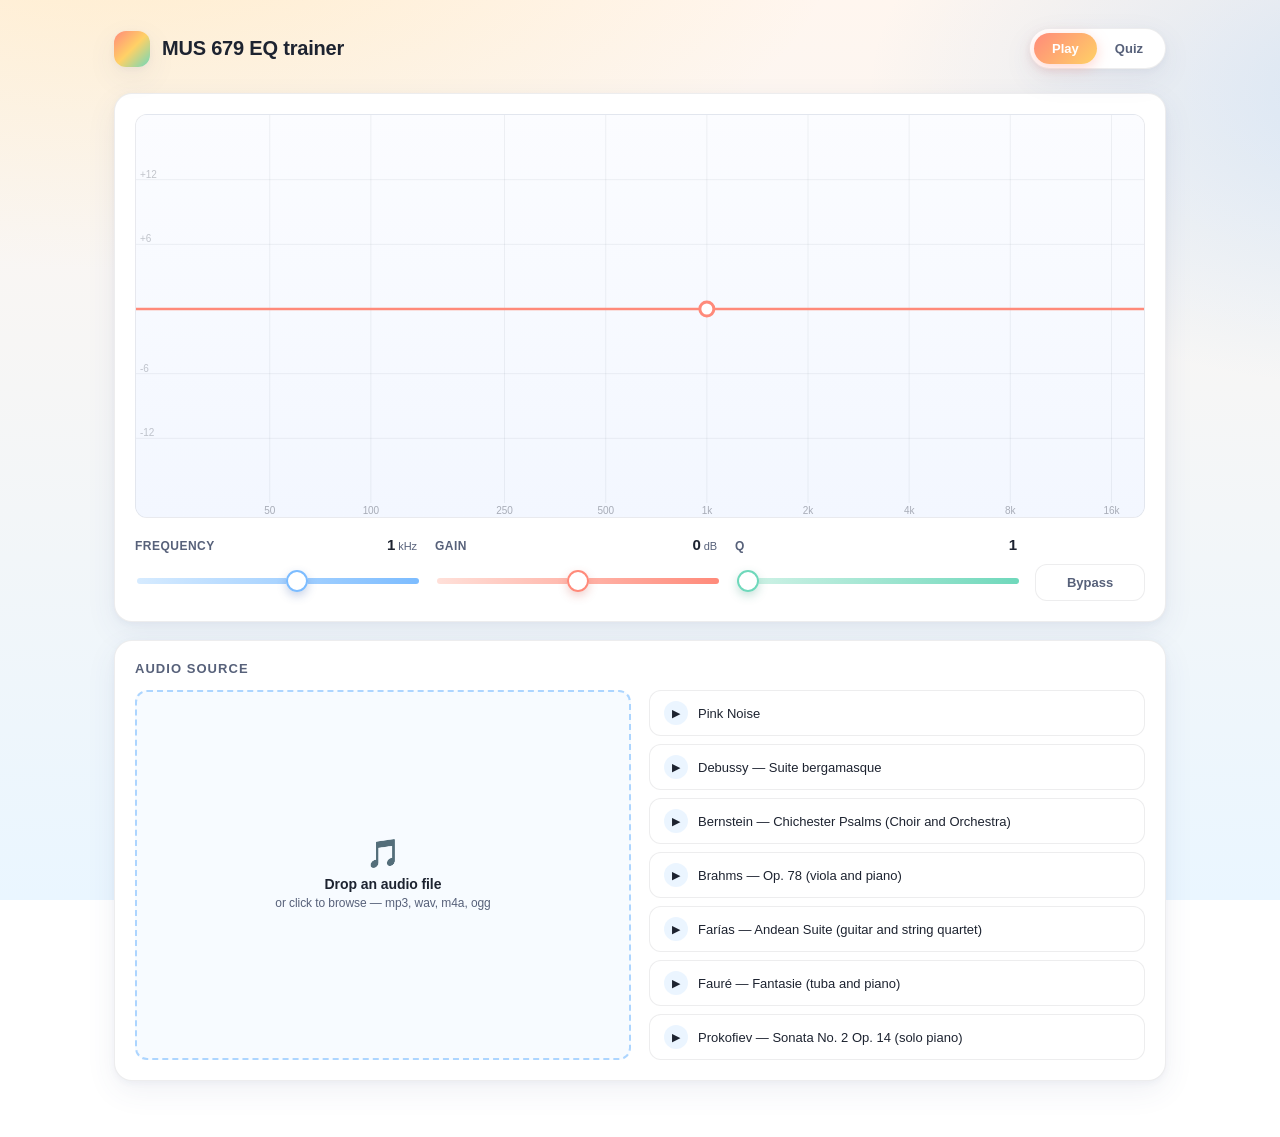
==== index.html @ 7b7e4cf9 "Add files via upload" ====
<!DOCTYPE html>
<html lang="en">
<head>
<meta charset="UTF-8" />
<meta name="viewport" content="width=device-width, initial-scale=1.0" />
<title>MUS 679 EQ Trainer</title>
<link rel="stylesheet" href="styles.css" />
</head>
<body>
<div class="app">
  <header class="topbar">
    <div class="brand">
      <div class="brand-mark"></div>
      <div class="brand-text">
        <h1>MUS 679 EQ trainer</h1>
      </div>
    </div>
    <div class="mode-toggle" role="tablist">
      <button id="modePlay" class="active" role="tab">Play</button>
      <button id="modeQuiz" role="tab">Quiz</button>
    </div>
  </header>

  <!-- PLAY MODE -->
  <section id="playPanel">
    <div class="card">
      <div class="eq-display">
        <canvas id="eqCanvas"></canvas>
      </div>
      <div class="eq-controls">
        <div class="knob-group freq">
          <div class="knob-label">
            <span class="name">Frequency</span>
            <span class="value"><span id="freqVal">1</span><span class="unit" id="freqUnit">kHz</span></span>
          </div>
          <input type="range" id="freqSlider" min="0" max="7" value="4" step="1" list="freqStops" />
          <datalist id="freqStops">
            <option value="0"></option><option value="1"></option><option value="2"></option>
            <option value="3"></option><option value="4"></option><option value="5"></option>
            <option value="6"></option><option value="7"></option>
          </datalist>
        </div>
        <div class="knob-group gain">
          <div class="knob-label">
            <span class="name">Gain</span>
            <span class="value"><span id="gainVal">0</span><span class="unit">dB</span></span>
          </div>
          <input type="range" id="gainSlider" min="-18" max="18" value="0" step="1" />
        </div>
        <div class="knob-group q">
          <div class="knob-label">
            <span class="name">Q</span>
            <span class="value"><span id="qVal">1</span></span>
          </div>
          <input type="range" id="qSlider" min="1" max="18" value="1" step="1" />
        </div>
        <button id="bypassBtn" class="bypass-btn">Bypass</button>
      </div>
    </div>

    <div class="card">
      <h2>Audio Source</h2>
      <div class="source-row">
        <div class="dropzone" id="dropzone">
          <div class="dz-icon" id="dropzoneIcon">🎵</div>
          <div class="dz-title" id="dropzoneTitle">Drop an audio file</div>
          <div class="dz-hint" id="dropzoneHint">or click to browse — mp3, wav, m4a, ogg</div>
          <input type="file" id="fileInput" accept="audio/*" hidden />
        </div>
        <div class="sample-list" id="sampleList">
          <button class="sample-btn" data-source="pink">
            <span class="play-icon">▶</span>
            <span class="sample-name">Pink Noise</span>
          </button>
        </div>
      </div>
    </div>
  </section>

  <!-- QUIZ MODE -->
  <section id="quizPanel" class="quiz-panel">
    <div class="card">
      <div class="quiz-header">
        <div class="left">
          <h2>Quiz Mode</h2>
          <p>Which frequency is boosted?</p>
        </div>
        <div class="score">
          <div class="pill" id="scorePill">0 / 0</div>
        </div>
      </div>

      <div class="difficulty-row">
        <span class="diff-label">Difficulty</span>
        <div class="diff-group" id="diffGroup">
          <button class="diff-btn" data-diff="easy">Easy</button>
          <button class="diff-btn active" data-diff="medium">Medium</button>
          <button class="diff-btn" data-diff="hard">Hard</button>
        </div>
      </div>

      <div class="source-row quiz-source-row">
        <div class="dropzone" id="quizDropzone">
          <div class="dz-icon" id="quizDropzoneIcon">🎵</div>
          <div class="dz-title" id="quizDropzoneTitle">Drop an audio file</div>
          <div class="dz-hint" id="quizDropzoneHint">or click to browse — mp3, wav, m4a, ogg</div>
          <input type="file" id="quizFileInput" accept="audio/*" hidden />
        </div>
        <div class="sample-list" id="quizSampleList">
          <button class="sample-btn" data-qsource="pink">
            <span class="play-icon">▶</span>
            <span class="sample-name">Pink Noise</span>
          </button>
        </div>
      </div>

      <div class="dry-eq-toggle" id="dryEqToggle" role="switch" aria-checked="false" tabindex="0" aria-disabled="true">
        <span class="toggle-label left">Dry</span>
        <div class="toggle-track"><div class="toggle-knob"></div></div>
        <span class="toggle-label right">EQ'd</span>
      </div>

      <div class="freq-guess" id="freqGuess"></div>

      <div class="quiz-actions">
        <div class="feedback" id="quizFeedback">Select a source to start.</div>
        <button class="btn primary" id="quizAction" disabled>New Question</button>
      </div>
    </div>
  </section>
</div>
<script src="script.js"></script>
</body>
</html>
---- styles.css ----
/* ---------- Theme ---------- */
:root {
  --bg-1: #fff6ef;
  --bg-2: #eaf6ff;
  --bg-3: #f3ecff;
  --ink: #1d2330;
  --ink-soft: #57617a;
  --line: rgba(29, 35, 48, 0.08);
  --card: rgba(255, 255, 255, 0.72);
  --card-solid: #ffffff;
  --coral: #ff8a7a;
  --coral-2: #ffb199;
  --mint: #6fd8bb;
  --sky: #7cbcff;
  --lavender: #c29cf2;
  --sun: #ffd166;
  --shadow: 0 10px 30px rgba(60, 80, 130, 0.08), 0 2px 6px rgba(60, 80, 130, 0.05);
  --radius: 18px;
  --radius-sm: 12px;
}

* { box-sizing: border-box; }

html, body {
  margin: 0;
  padding: 0;
  height: 100%;
  font-family: "Inter", -apple-system, BlinkMacSystemFont, "Segoe UI", Roboto, sans-serif;
  color: var(--ink);
  background:
    radial-gradient(1200px 600px at 10% -10%, rgba(255, 209, 102, 0.25), transparent 60%),
    radial-gradient(900px 500px at 110% 10%, rgba(124, 188, 255, 0.3), transparent 60%),
    radial-gradient(900px 700px at 50% 120%, rgba(194, 156, 242, 0.25), transparent 60%),
    linear-gradient(180deg, var(--bg-1) 0%, var(--bg-2) 100%);
  background-attachment: fixed;
  -webkit-font-smoothing: antialiased;
  letter-spacing: -0.005em;
}

button { font-family: inherit; }
input, button { outline: none; }

/* ---------- Layout ---------- */
.app {
  max-width: 1100px;
  margin: 0 auto;
  padding: 28px 24px 56px;
}

header.topbar {
  display: flex;
  align-items: center;
  justify-content: space-between;
  margin-bottom: 24px;
}

.brand {
  display: flex;
  align-items: center;
  gap: 12px;
}
.brand-mark {
  width: 36px;
  height: 36px;
  border-radius: 12px;
  background: linear-gradient(135deg, var(--coral), var(--sun), var(--mint));
  box-shadow: var(--shadow);
}
.brand-text h1 {
  margin: 0;
  font-size: 20px;
  font-weight: 700;
  letter-spacing: -0.01em;
}
.brand-text p {
  margin: 2px 0 0;
  font-size: 12px;
  color: var(--ink-soft);
}

/* Mode toggle */
.mode-toggle {
  display: inline-flex;
  background: var(--card-solid);
  border-radius: 999px;
  padding: 4px;
  box-shadow: var(--shadow);
  border: 1px solid var(--line);
}
.mode-toggle button {
  border: 0;
  background: transparent;
  padding: 8px 18px;
  font-size: 13px;
  font-weight: 600;
  color: var(--ink-soft);
  border-radius: 999px;
  cursor: pointer;
  transition: all 0.2s ease;
}
.mode-toggle button.active {
  background: linear-gradient(135deg, var(--coral), var(--sun));
  color: #fff;
  box-shadow: 0 4px 14px rgba(255, 138, 122, 0.35);
}

/* Cards */
.card {
  background: var(--card-solid);
  border: 1px solid var(--line);
  border-radius: var(--radius);
  box-shadow: var(--shadow);
  padding: 20px;
}
.card + .card { margin-top: 18px; }
.card h2 {
  margin: 0 0 14px;
  font-size: 13px;
  font-weight: 700;
  letter-spacing: 0.08em;
  text-transform: uppercase;
  color: var(--ink-soft);
}

/* EQ display */
.eq-display {
  position: relative;
  width: 100%;
  aspect-ratio: 5 / 2;
  border-radius: var(--radius-sm);
  background: linear-gradient(180deg, #fbfcff 0%, #f3f7ff 100%);
  border: 1px solid var(--line);
  overflow: hidden;
}
.eq-display canvas {
  display: block;
  width: 100%;
  height: 100%;
}

/* EQ controls */
.eq-controls {
  display: grid;
  grid-template-columns: repeat(3, 1fr) 110px;
  gap: 18px;
  align-items: end;
  margin-top: 18px;
}
.knob-group { min-width: 0; }
.knob-label {
  display: flex;
  justify-content: space-between;
  align-items: baseline;
  margin-bottom: 10px;
}
.knob-label .name {
  font-size: 12px;
  font-weight: 600;
  letter-spacing: 0.04em;
  text-transform: uppercase;
  color: var(--ink-soft);
}
.knob-label .value {
  font-size: 15px;
  font-weight: 700;
  font-variant-numeric: tabular-nums;
  color: var(--ink);
}
.knob-label .value .unit {
  font-size: 11px;
  color: var(--ink-soft);
  margin-left: 3px;
  font-weight: 500;
}

/* Range slider */
input[type="range"] {
  -webkit-appearance: none;
  appearance: none;
  width: 100%;
  height: 32px;
  background: transparent;
  cursor: pointer;
}
input[type="range"]::-webkit-slider-runnable-track {
  height: 6px;
  border-radius: 999px;
  background: linear-gradient(90deg, #d6ebff, #7cbcff);
}
input[type="range"]::-webkit-slider-thumb {
  -webkit-appearance: none;
  appearance: none;
  width: 22px;
  height: 22px;
  border-radius: 50%;
  background: #fff;
  margin-top: -8px;
  box-shadow: 0 4px 10px rgba(40, 80, 160, 0.25), inset 0 0 0 2px var(--sky);
  transition: transform 0.1s ease;
}
input[type="range"]::-webkit-slider-thumb:hover {
  transform: scale(1.1);
}
input[type="range"]::-moz-range-track {
  height: 6px;
  border-radius: 999px;
  background: linear-gradient(90deg, #d6ebff, #7cbcff);
  border: none;
}
input[type="range"]::-moz-range-thumb {
  width: 22px;
  height: 22px;
  border-radius: 50%;
  background: #fff;
  box-shadow: 0 4px 10px rgba(40, 80, 160, 0.25), inset 0 0 0 2px var(--sky);
  border: none;
}
/* Single-hue gradients per slider */
.knob-group.gain input[type="range"]::-webkit-slider-runnable-track {
  background: linear-gradient(90deg, #ffe0d9, #ff8a7a);
}
.knob-group.gain input[type="range"]::-moz-range-track {
  background: linear-gradient(90deg, #ffe0d9, #ff8a7a);
}
.knob-group.gain input[type="range"]::-webkit-slider-thumb {
  box-shadow: 0 4px 10px rgba(200, 70, 60, 0.25), inset 0 0 0 2px var(--coral);
}
.knob-group.gain input[type="range"]::-moz-range-thumb {
  box-shadow: 0 4px 10px rgba(200, 70, 60, 0.25), inset 0 0 0 2px var(--coral);
}
.knob-group.q input[type="range"]::-webkit-slider-runnable-track {
  background: linear-gradient(90deg, #d3f3e8, #6fd8bb);
}
.knob-group.q input[type="range"]::-moz-range-track {
  background: linear-gradient(90deg, #d3f3e8, #6fd8bb);
}
.knob-group.q input[type="range"]::-webkit-slider-thumb {
  box-shadow: 0 4px 10px rgba(40, 140, 110, 0.25), inset 0 0 0 2px var(--mint);
}
.knob-group.q input[type="range"]::-moz-range-thumb {
  box-shadow: 0 4px 10px rgba(40, 140, 110, 0.25), inset 0 0 0 2px var(--mint);
}

/* Bypass button */
.bypass-btn {
  padding: 10px 0;
  width: 110px;
  border-radius: var(--radius-sm);
  border: 1px solid var(--line);
  background: #fff;
  font-weight: 600;
  font-size: 13px;
  cursor: pointer;
  color: var(--ink-soft);
  transition: background 0.2s ease, color 0.2s ease, box-shadow 0.2s ease, border-color 0.2s ease;
  text-align: center;
  flex-shrink: 0;
}
.bypass-btn.active {
  background: linear-gradient(135deg, var(--lavender), var(--sky));
  color: #fff;
  border-color: transparent;
  box-shadow: 0 4px 14px rgba(124, 188, 255, 0.35);
}

/* Source section */
.source-row {
  display: grid;
  grid-template-columns: 1fr 1fr;
  gap: 18px;
}
@media (max-width: 720px) {
  .source-row { grid-template-columns: 1fr; }
  .eq-controls { grid-template-columns: 1fr 1fr; }
}

/* ---------- Dropzone (unified empty / loaded) ---------- */
.dropzone {
  position: relative;
  border: 2px dashed rgba(124, 188, 255, 0.6);
  border-radius: var(--radius-sm);
  padding: 24px;
  text-align: center;
  background: rgba(124, 188, 255, 0.06);
  transition: background 0.2s ease, border-color 0.2s ease, transform 0.2s ease;
  cursor: pointer;
  display: flex;
  flex-direction: column;
  justify-content: center;
  min-height: 130px;
  overflow: hidden;
}
.dropzone:hover { background: rgba(124, 188, 255, 0.12); }
.dropzone.dragover {
  background: rgba(111, 216, 187, 0.15);
  border-color: var(--mint);
  transform: scale(1.01);
}
/* Loaded state — shown once a file has been decoded */
.dropzone.loaded {
  border-style: solid;
  border-color: var(--mint);
  background: linear-gradient(135deg, rgba(111, 216, 187, 0.18), rgba(124, 188, 255, 0.12));
}
.dropzone.loaded.playing {
  background: linear-gradient(135deg, rgba(111, 216, 187, 0.28), rgba(124, 188, 255, 0.2));
  box-shadow: 0 0 0 3px rgba(111, 216, 187, 0.35);
}
.dropzone.loaded .dz-hint {
  color: var(--ink-soft);
}
.dropzone .dz-icon {
  font-size: 28px;
  margin-bottom: 8px;
  line-height: 1;
}
.dropzone.loaded .dz-icon {
  font-size: 24px;
  color: var(--ink);
}
.dropzone .dz-title { font-weight: 600; font-size: 14px; }
.dropzone.loaded .dz-title {
  color: #0f5038;
  max-width: 100%;
  white-space: nowrap;
  overflow: hidden;
  text-overflow: ellipsis;
}
.dropzone .dz-hint { font-size: 12px; color: var(--ink-soft); margin-top: 4px; }
.dropzone input { display: none; }

/* Progress bar on dropzone */
.dropzone::after {
  content: "";
  position: absolute;
  left: 0;
  bottom: 0;
  height: 3px;
  width: var(--progress, 0%);
  background: linear-gradient(90deg, var(--mint), var(--sky));
  border-radius: 0 3px 3px 0;
  transition: width 0.08s linear;
  opacity: 0;
  pointer-events: none;
}
.dropzone.loaded::after { opacity: 1; }

/* Sample buttons */
.sample-list {
  display: flex;
  flex-direction: column;
  gap: 8px;
}
.sample-btn {
  position: relative;
  display: flex;
  align-items: center;
  gap: 10px;
  padding: 10px 14px;
  border-radius: var(--radius-sm);
  border: 1px solid var(--line);
  background: #fff;
  font-size: 13px;
  font-weight: 500;
  cursor: pointer;
  color: var(--ink);
  transition: all 0.15s ease;
  text-align: left;
  overflow: hidden;
}
.sample-btn:hover:not(:disabled) { border-color: var(--sky); background: #f6fbff; }
.sample-btn.active {
  background: linear-gradient(135deg, var(--mint), #a7eaa0);
  color: #0f5038;
  border-color: transparent;
  font-weight: 600;
}
.sample-btn .play-icon {
  width: 24px;
  height: 24px;
  display: inline-flex;
  align-items: center;
  justify-content: center;
  font-size: 11px;
  border-radius: 50%;
  background: rgba(124, 188, 255, 0.15);
  color: var(--ink);
  flex-shrink: 0;
  transition: background 0.15s ease, color 0.15s ease;
}
.sample-btn.active .play-icon {
  background: rgba(255, 255, 255, 0.6);
  color: #0f5038;
}
.sample-btn .sample-name {
  flex: 1;
  min-width: 0;
  overflow: hidden;
  text-overflow: ellipsis;
  white-space: nowrap;
}
.sample-btn:disabled { opacity: 0.5; cursor: not-allowed; }

/* Progress bar for sample-btn */
.sample-btn::after {
  content: "";
  position: absolute;
  left: 0;
  bottom: 0;
  height: 3px;
  width: var(--progress, 0%);
  background: linear-gradient(90deg, var(--mint), var(--sky));
  border-radius: 0 3px 3px 0;
  transition: width 0.08s linear;
  opacity: 0;
  pointer-events: none;
}
.sample-btn.active::after { opacity: 1; }

/* ---------- Quiz Mode ---------- */
.quiz-panel {
  display: none;
}
.quiz-panel.visible { display: block; }

.quiz-header {
  display: flex;
  justify-content: space-between;
  align-items: center;
  margin-bottom: 18px;
}
.quiz-header .left h2 {
  margin: 0;
  font-size: 18px;
  font-weight: 700;
  text-transform: none;
  letter-spacing: -0.01em;
  color: var(--ink);
}
.quiz-header .left p {
  margin: 4px 0 0;
  font-size: 13px;
  color: var(--ink-soft);
}
.score {
  display: flex;
  align-items: center;
  gap: 10px;
}
.score .pill {
  padding: 8px 14px;
  border-radius: 999px;
  background: linear-gradient(135deg, var(--mint), var(--sky));
  color: #fff;
  font-weight: 700;
  font-size: 13px;
  box-shadow: 0 4px 12px rgba(111, 216, 187, 0.3);
}

/* Difficulty row */
.difficulty-row {
  display: flex;
  align-items: center;
  gap: 12px;
  margin-bottom: 18px;
}
.difficulty-row .diff-label {
  font-size: 11px;
  text-transform: uppercase;
  letter-spacing: 0.08em;
  font-weight: 700;
  color: var(--ink-soft);
}
.diff-group {
  display: inline-flex;
  background: #f3f6fb;
  border: 1px solid var(--line);
  border-radius: 999px;
  padding: 4px;
  gap: 2px;
}
.diff-btn {
  padding: 7px 16px;
  border-radius: 999px;
  border: 0;
  background: transparent;
  font-size: 12px;
  font-weight: 600;
  color: var(--ink-soft);
  cursor: pointer;
  transition: all 0.15s ease;
}
.diff-btn:hover { color: var(--ink); }
.diff-btn.active {
  background: linear-gradient(135deg, var(--sky), var(--lavender));
  color: #fff;
  box-shadow: 0 2px 8px rgba(124, 188, 255, 0.35);
}

/* Quiz source row spacing */
.quiz-source-row {
  margin-bottom: 22px;
}

/* iOS-style Dry / EQ'd toggle */
.dry-eq-toggle {
  display: flex;
  align-items: center;
  gap: 14px;
  justify-content: center;
  margin: 0 0 22px;
  padding: 14px;
  border-radius: var(--radius-sm);
  background: linear-gradient(135deg, #fbfcff, #eef5ff);
  border: 1px solid var(--line);
  cursor: pointer;
  user-select: none;
  transition: opacity 0.2s ease;
}
.dry-eq-toggle[aria-disabled="true"] {
  opacity: 0.5;
  cursor: not-allowed;
}
.dry-eq-toggle .toggle-label {
  font-size: 14px;
  font-weight: 700;
  color: var(--ink-soft);
  transition: color 0.2s ease;
  min-width: 42px;
  text-align: center;
}
.dry-eq-toggle[aria-checked="false"] .toggle-label.left { color: var(--sky); }
.dry-eq-toggle[aria-checked="true"] .toggle-label.right { color: var(--coral); }

.toggle-track {
  position: relative;
  width: 64px;
  height: 34px;
  border-radius: 999px;
  background: var(--sky);
  transition: background 0.25s ease;
  box-shadow: inset 0 2px 6px rgba(0, 0, 0, 0.08);
}
.dry-eq-toggle[aria-checked="true"] .toggle-track {
  background: var(--coral);
}
.toggle-knob {
  position: absolute;
  top: 3px;
  left: 3px;
  width: 28px;
  height: 28px;
  border-radius: 50%;
  background: #fff;
  box-shadow: 0 3px 8px rgba(0, 0, 0, 0.2);
  transition: transform 0.25s cubic-bezier(0.34, 1.56, 0.64, 1);
}
.dry-eq-toggle[aria-checked="true"] .toggle-knob {
  transform: translateX(30px);
}

.freq-guess {
  display: grid;
  grid-template-columns: repeat(7, 1fr);
  gap: 8px;
  margin-bottom: 16px;
}
@media (max-width: 720px) {
  .freq-guess { grid-template-columns: repeat(4, 1fr); }
}
.freq-btn {
  padding: 14px 8px;
  border-radius: var(--radius-sm);
  border: 1px solid var(--line);
  background: #fff;
  font-weight: 700;
  font-size: 14px;
  cursor: pointer;
  transition: all 0.15s ease;
  font-variant-numeric: tabular-nums;
}
.freq-btn:hover:not(:disabled) {
  border-color: var(--sky);
  transform: translateY(-1px);
}
.freq-btn.selected {
  background: linear-gradient(135deg, var(--sky), var(--lavender));
  color: #fff;
  border-color: transparent;
}
.freq-btn.correct {
  background: linear-gradient(135deg, var(--mint), #85e29a);
  color: #0a4a2d;
  border-color: transparent;
  font-weight: 800;
}
.freq-btn.wrong {
  background: #ffe4e1;
  color: #c0392b;
  border-color: transparent;
}
.freq-btn:disabled {
  opacity: 0.5;
  cursor: not-allowed;
}

.quiz-actions {
  display: flex;
  gap: 10px;
  justify-content: flex-end;
  align-items: center;
}
.quiz-actions .feedback {
  flex: 1;
  font-size: 14px;
  font-weight: 600;
  color: var(--ink-soft);
}
.feedback.ok { color: #1a8f5a; }
.feedback.bad { color: #c0392b; }
.btn {
  padding: 10px 18px;
  border-radius: var(--radius-sm);
  border: 1px solid var(--line);
  background: #fff;
  font-size: 13px;
  font-weight: 600;
  cursor: pointer;
  color: var(--ink);
  transition: all 0.15s ease;
  min-width: 140px;
  text-align: center;
}
.btn:hover:not(:disabled) { border-color: var(--sky); }
.btn.primary {
  background: linear-gradient(135deg, var(--coral), var(--sun));
  color: #fff;
  border-color: transparent;
  box-shadow: 0 4px 14px rgba(255, 138, 122, 0.35);
}
.btn:disabled {
  opacity: 0.5;
  cursor: not-allowed;
}

/* Visually hidden */
.sr-only {
  position: absolute;
  width: 1px; height: 1px; padding: 0; margin: -1px;
  overflow: hidden; clip: rect(0,0,0,0); border: 0;
}
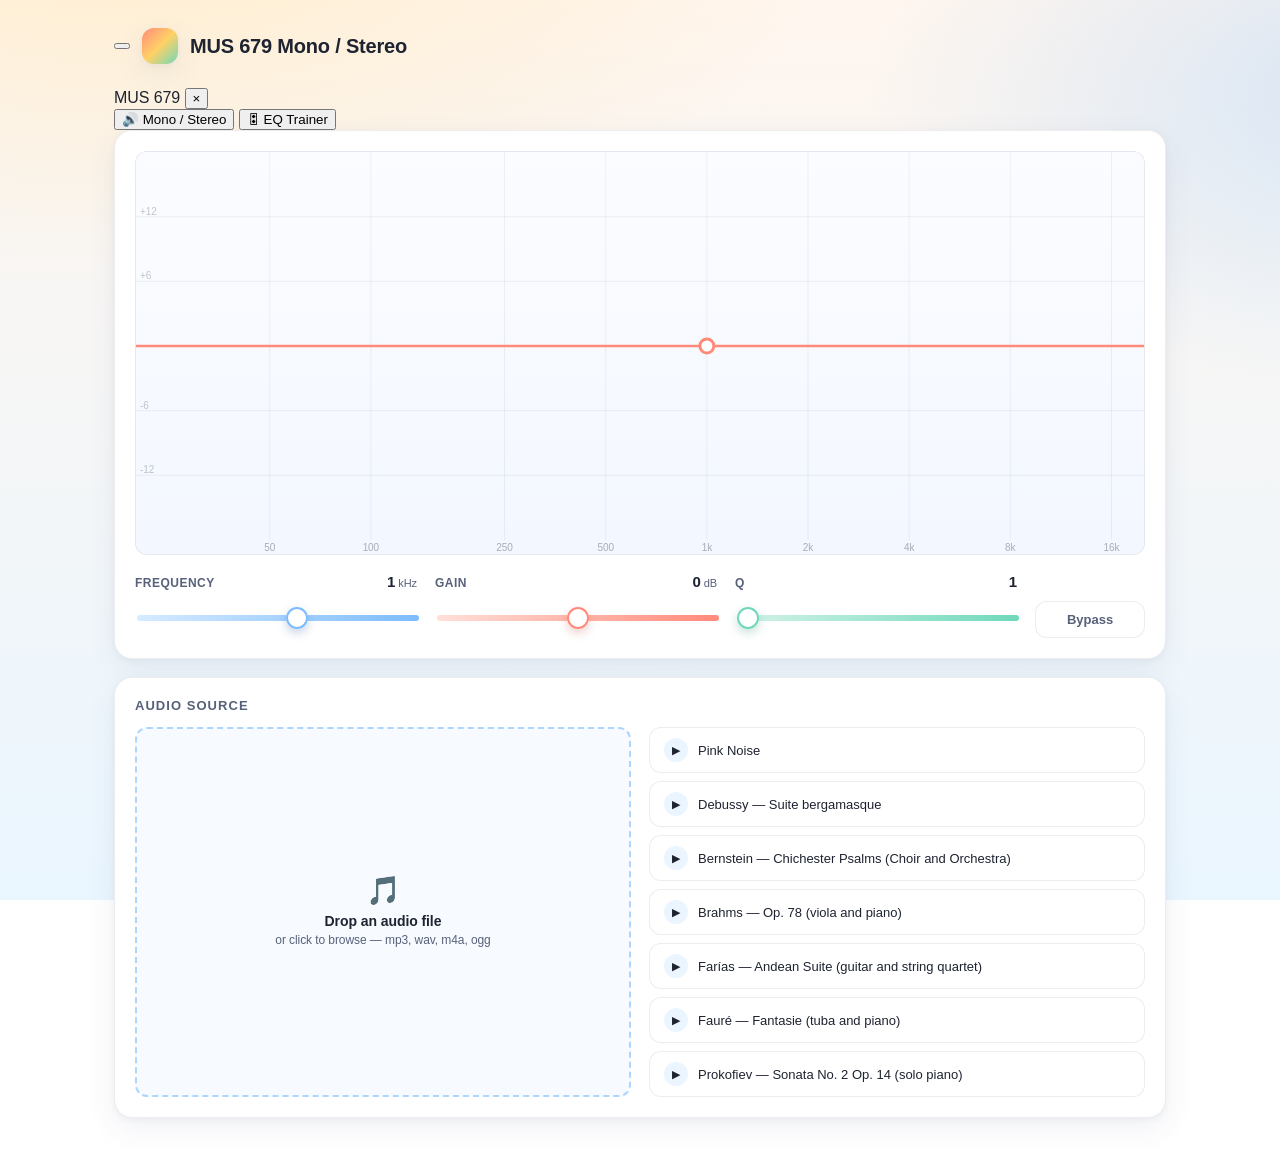
==== commit 2ffa2a53: "Update title and add hamburger menu functionality" ====
--- a/index.html
+++ b/index.html
@@ -3,132 +3,202 @@
 <head>
 <meta charset="UTF-8" />
 <meta name="viewport" content="width=device-width, initial-scale=1.0" />
-<title>MUS 679 EQ Trainer</title>
-<link rel="stylesheet" href="styles.css" />
+<title>MUS 679 Audio Trainer</title>
+<link rel="stylesheet" href="styles.css?v=5" />
 </head>
 <body>
 <div class="app">
   <header class="topbar">
     <div class="brand">
+      <button class="hamburger" id="hamburgerBtn" aria-label="Open menu">
+        <span></span><span></span><span></span>
+      </button>
       <div class="brand-mark"></div>
       <div class="brand-text">
-        <h1>MUS 679 EQ trainer</h1>
-      </div>
-    </div>
-    <div class="mode-toggle" role="tablist">
+        <h1><span class="brand-prefix">MUS 679</span> <span id="toolName">Mono / Stereo</span></h1>
+      </div>
+    </div>
+    <div class="mode-toggle" id="eqModeToggle" role="tablist" style="display:none;">
       <button id="modePlay" class="active" role="tab">Play</button>
       <button id="modeQuiz" role="tab">Quiz</button>
     </div>
   </header>
 
-  <!-- PLAY MODE -->
-  <section id="playPanel">
-    <div class="card">
-      <div class="eq-display">
-        <canvas id="eqCanvas"></canvas>
-      </div>
-      <div class="eq-controls">
-        <div class="knob-group freq">
-          <div class="knob-label">
-            <span class="name">Frequency</span>
-            <span class="value"><span id="freqVal">1</span><span class="unit" id="freqUnit">kHz</span></span>
-          </div>
-          <input type="range" id="freqSlider" min="0" max="7" value="4" step="1" list="freqStops" />
-          <datalist id="freqStops">
-            <option value="0"></option><option value="1"></option><option value="2"></option>
-            <option value="3"></option><option value="4"></option><option value="5"></option>
-            <option value="6"></option><option value="7"></option>
-          </datalist>
-        </div>
-        <div class="knob-group gain">
-          <div class="knob-label">
-            <span class="name">Gain</span>
-            <span class="value"><span id="gainVal">0</span><span class="unit">dB</span></span>
-          </div>
-          <input type="range" id="gainSlider" min="-18" max="18" value="0" step="1" />
-        </div>
-        <div class="knob-group q">
-          <div class="knob-label">
-            <span class="name">Q</span>
-            <span class="value"><span id="qVal">1</span></span>
-          </div>
-          <input type="range" id="qSlider" min="1" max="18" value="1" step="1" />
-        </div>
-        <button id="bypassBtn" class="bypass-btn">Bypass</button>
-      </div>
+  <!-- Side menu (hamburger) -->
+  <div class="menu-overlay" id="menuOverlay"></div>
+  <nav class="side-menu" id="sideMenu" aria-hidden="true">
+    <div class="menu-header">
+      <span class="menu-title">MUS 679</span>
+      <button class="menu-close" id="menuCloseBtn" aria-label="Close menu">×</button>
+    </div>
+    <button class="menu-item active" data-tool="monoStereo">
+      <span class="menu-icon">🔊</span>
+      <span class="menu-label">Mono / Stereo</span>
+    </button>
+    <button class="menu-item" data-tool="eq">
+      <span class="menu-icon">🎛</span>
+      <span class="menu-label">EQ Trainer</span>
+    </button>
+  </nav>
+
+  <!-- ============================================================= -->
+  <!-- TOOL: EQ TRAINER                                                -->
+  <!-- ============================================================= -->
+  <div id="eqTool" class="tool-panel">
+
+    <!-- PLAY MODE -->
+    <section id="playPanel">
+      <div class="card">
+        <div class="eq-display">
+          <canvas id="eqCanvas"></canvas>
+        </div>
+        <div class="eq-controls">
+          <div class="knob-group freq">
+            <div class="knob-label">
+              <span class="name">Frequency</span>
+              <span class="value"><span id="freqVal">1</span><span class="unit" id="freqUnit">kHz</span></span>
+            </div>
+            <input type="range" id="freqSlider" min="0" max="7" value="4" step="1" list="freqStops" />
+            <datalist id="freqStops">
+              <option value="0"></option><option value="1"></option><option value="2"></option>
+              <option value="3"></option><option value="4"></option><option value="5"></option>
+              <option value="6"></option><option value="7"></option>
+            </datalist>
+          </div>
+          <div class="knob-group gain">
+            <div class="knob-label">
+              <span class="name">Gain</span>
+              <span class="value"><span id="gainVal">0</span><span class="unit">dB</span></span>
+            </div>
+            <input type="range" id="gainSlider" min="-18" max="18" value="0" step="1" />
+          </div>
+          <div class="knob-group q">
+            <div class="knob-label">
+              <span class="name">Q</span>
+              <span class="value"><span id="qVal">1</span></span>
+            </div>
+            <input type="range" id="qSlider" min="1" max="18" value="1" step="1" />
+          </div>
+          <button id="bypassBtn" class="bypass-btn">Bypass</button>
+        </div>
+      </div>
+
+      <div class="card">
+        <h2>Audio Source</h2>
+        <div class="source-row">
+          <div class="dropzone" id="dropzone">
+            <div class="dz-icon" id="dropzoneIcon">🎵</div>
+            <div class="dz-title" id="dropzoneTitle">Drop an audio file</div>
+            <div class="dz-hint" id="dropzoneHint">or click to browse — mp3, wav, m4a, ogg</div>
+            <input type="file" id="fileInput" accept="audio/*" hidden />
+          </div>
+          <div class="sample-list" id="sampleList">
+            <button class="sample-btn" data-source="pink">
+              <span class="play-icon">▶</span>
+              <span class="sample-name">Pink Noise</span>
+            </button>
+          </div>
+        </div>
+      </div>
+    </section>
+
+    <!-- QUIZ MODE -->
+    <section id="quizPanel" class="quiz-panel">
+      <div class="card">
+        <div class="quiz-header">
+          <div class="left">
+            <h2>Quiz Mode</h2>
+            <p>Which frequency is boosted?</p>
+          </div>
+          <div class="score">
+            <div class="pill" id="scorePill">0 / 0</div>
+          </div>
+        </div>
+
+        <div class="difficulty-row">
+          <span class="diff-label">Difficulty</span>
+          <div class="diff-group" id="diffGroup">
+            <button class="diff-btn" data-diff="easy">Easy</button>
+            <button class="diff-btn active" data-diff="medium">Medium</button>
+            <button class="diff-btn" data-diff="hard">Hard</button>
+          </div>
+        </div>
+
+        <div class="source-row quiz-source-row">
+          <div class="dropzone" id="quizDropzone">
+            <div class="dz-icon" id="quizDropzoneIcon">🎵</div>
+            <div class="dz-title" id="quizDropzoneTitle">Drop an audio file</div>
+            <div class="dz-hint" id="quizDropzoneHint">or click to browse — mp3, wav, m4a, ogg</div>
+            <input type="file" id="quizFileInput" accept="audio/*" hidden />
+          </div>
+          <div class="sample-list" id="quizSampleList">
+            <button class="sample-btn" data-qsource="pink">
+              <span class="play-icon">▶</span>
+              <span class="sample-name">Pink Noise</span>
+            </button>
+          </div>
+        </div>
+
+        <div class="dry-eq-toggle" id="dryEqToggle" role="switch" aria-checked="false" tabindex="0" aria-disabled="true">
+          <span class="toggle-label left">Dry</span>
+          <div class="toggle-track"><div class="toggle-knob"></div></div>
+          <span class="toggle-label right">EQ'd</span>
+        </div>
+
+        <div class="freq-guess" id="freqGuess"></div>
+
+        <div class="quiz-actions">
+          <div class="feedback" id="quizFeedback">Select a source to start.</div>
+          <button class="btn primary" id="quizAction" disabled>New Question</button>
+        </div>
+      </div>
+    </section>
+
+  </div>
+
+  <!-- ============================================================= -->
+  <!-- TOOL: MONO / STEREO CONVERTER                                   -->
+  <!-- ============================================================= -->
+  <div id="monoStereoTool" class="tool-panel" style="display:none;">
+
+    <div class="card ms-intro">
+      <h2>Mono / Stereo</h2>
+      <p class="ms-lede">Flip the stereo image to a summed mono mix. What do you hear?</p>
+    </div>
+
+    <div class="card ms-viz-card">
+      <div class="ms-viz">
+        <canvas id="msCanvas"></canvas>
+        <div class="ms-viz-label left">L</div>
+        <div class="ms-viz-label right">R</div>
+        <div class="ms-viz-hint">What am I looking at here?? This is a Stereoscope, a tool to visually plot how wide or narrow the stereo image is. The more horizontal the spread, the wider the stereo image. A straight vertical line means the left and right channels are identical (mono).</div>
+      </div>
+      <div class="dry-eq-toggle ms-toggle" id="monoToggle" role="switch" aria-checked="false" tabindex="0" aria-disabled="true">
+        <span class="toggle-label left">Stereo</span>
+        <div class="toggle-track"><div class="toggle-knob"></div></div>
+        <span class="toggle-label right">Mono</span>
+      </div>
+      <p class="ms-status" id="msStatus">Select a source to start.</p>
     </div>
 
     <div class="card">
       <h2>Audio Source</h2>
       <div class="source-row">
-        <div class="dropzone" id="dropzone">
-          <div class="dz-icon" id="dropzoneIcon">🎵</div>
-          <div class="dz-title" id="dropzoneTitle">Drop an audio file</div>
-          <div class="dz-hint" id="dropzoneHint">or click to browse — mp3, wav, m4a, ogg</div>
-          <input type="file" id="fileInput" accept="audio/*" hidden />
-        </div>
-        <div class="sample-list" id="sampleList">
-          <button class="sample-btn" data-source="pink">
-            <span class="play-icon">▶</span>
-            <span class="sample-name">Pink Noise</span>
-          </button>
-        </div>
-      </div>
-    </div>
-  </section>
-
-  <!-- QUIZ MODE -->
-  <section id="quizPanel" class="quiz-panel">
-    <div class="card">
-      <div class="quiz-header">
-        <div class="left">
-          <h2>Quiz Mode</h2>
-          <p>Which frequency is boosted?</p>
-        </div>
-        <div class="score">
-          <div class="pill" id="scorePill">0 / 0</div>
-        </div>
-      </div>
-
-      <div class="difficulty-row">
-        <span class="diff-label">Difficulty</span>
-        <div class="diff-group" id="diffGroup">
-          <button class="diff-btn" data-diff="easy">Easy</button>
-          <button class="diff-btn active" data-diff="medium">Medium</button>
-          <button class="diff-btn" data-diff="hard">Hard</button>
-        </div>
-      </div>
-
-      <div class="source-row quiz-source-row">
-        <div class="dropzone" id="quizDropzone">
-          <div class="dz-icon" id="quizDropzoneIcon">🎵</div>
-          <div class="dz-title" id="quizDropzoneTitle">Drop an audio file</div>
-          <div class="dz-hint" id="quizDropzoneHint">or click to browse — mp3, wav, m4a, ogg</div>
-          <input type="file" id="quizFileInput" accept="audio/*" hidden />
-        </div>
-        <div class="sample-list" id="quizSampleList">
-          <button class="sample-btn" data-qsource="pink">
-            <span class="play-icon">▶</span>
-            <span class="sample-name">Pink Noise</span>
-          </button>
-        </div>
-      </div>
-
-      <div class="dry-eq-toggle" id="dryEqToggle" role="switch" aria-checked="false" tabindex="0" aria-disabled="true">
-        <span class="toggle-label left">Dry</span>
-        <div class="toggle-track"><div class="toggle-knob"></div></div>
-        <span class="toggle-label right">EQ'd</span>
-      </div>
-
-      <div class="freq-guess" id="freqGuess"></div>
-
-      <div class="quiz-actions">
-        <div class="feedback" id="quizFeedback">Select a source to start.</div>
-        <button class="btn primary" id="quizAction" disabled>New Question</button>
-      </div>
-    </div>
-  </section>
+        <div class="dropzone" id="msDropzone">
+          <div class="dz-icon" id="msDropzoneIcon">🎵</div>
+          <div class="dz-title" id="msDropzoneTitle">Drop an audio file</div>
+          <div class="dz-hint" id="msDropzoneHint">or click to browse — mp3, wav, m4a, ogg</div>
+          <input type="file" id="msFileInput" accept="audio/*" hidden />
+        </div>
+        <div class="sample-list" id="msSampleList">
+          <!-- populated from script -->
+        </div>
+      </div>
+    </div>
+
+  </div>
+
 </div>
-<script src="script.js"></script>
+<script src="script.js?v=5"></script>
 </body>
 </html>
